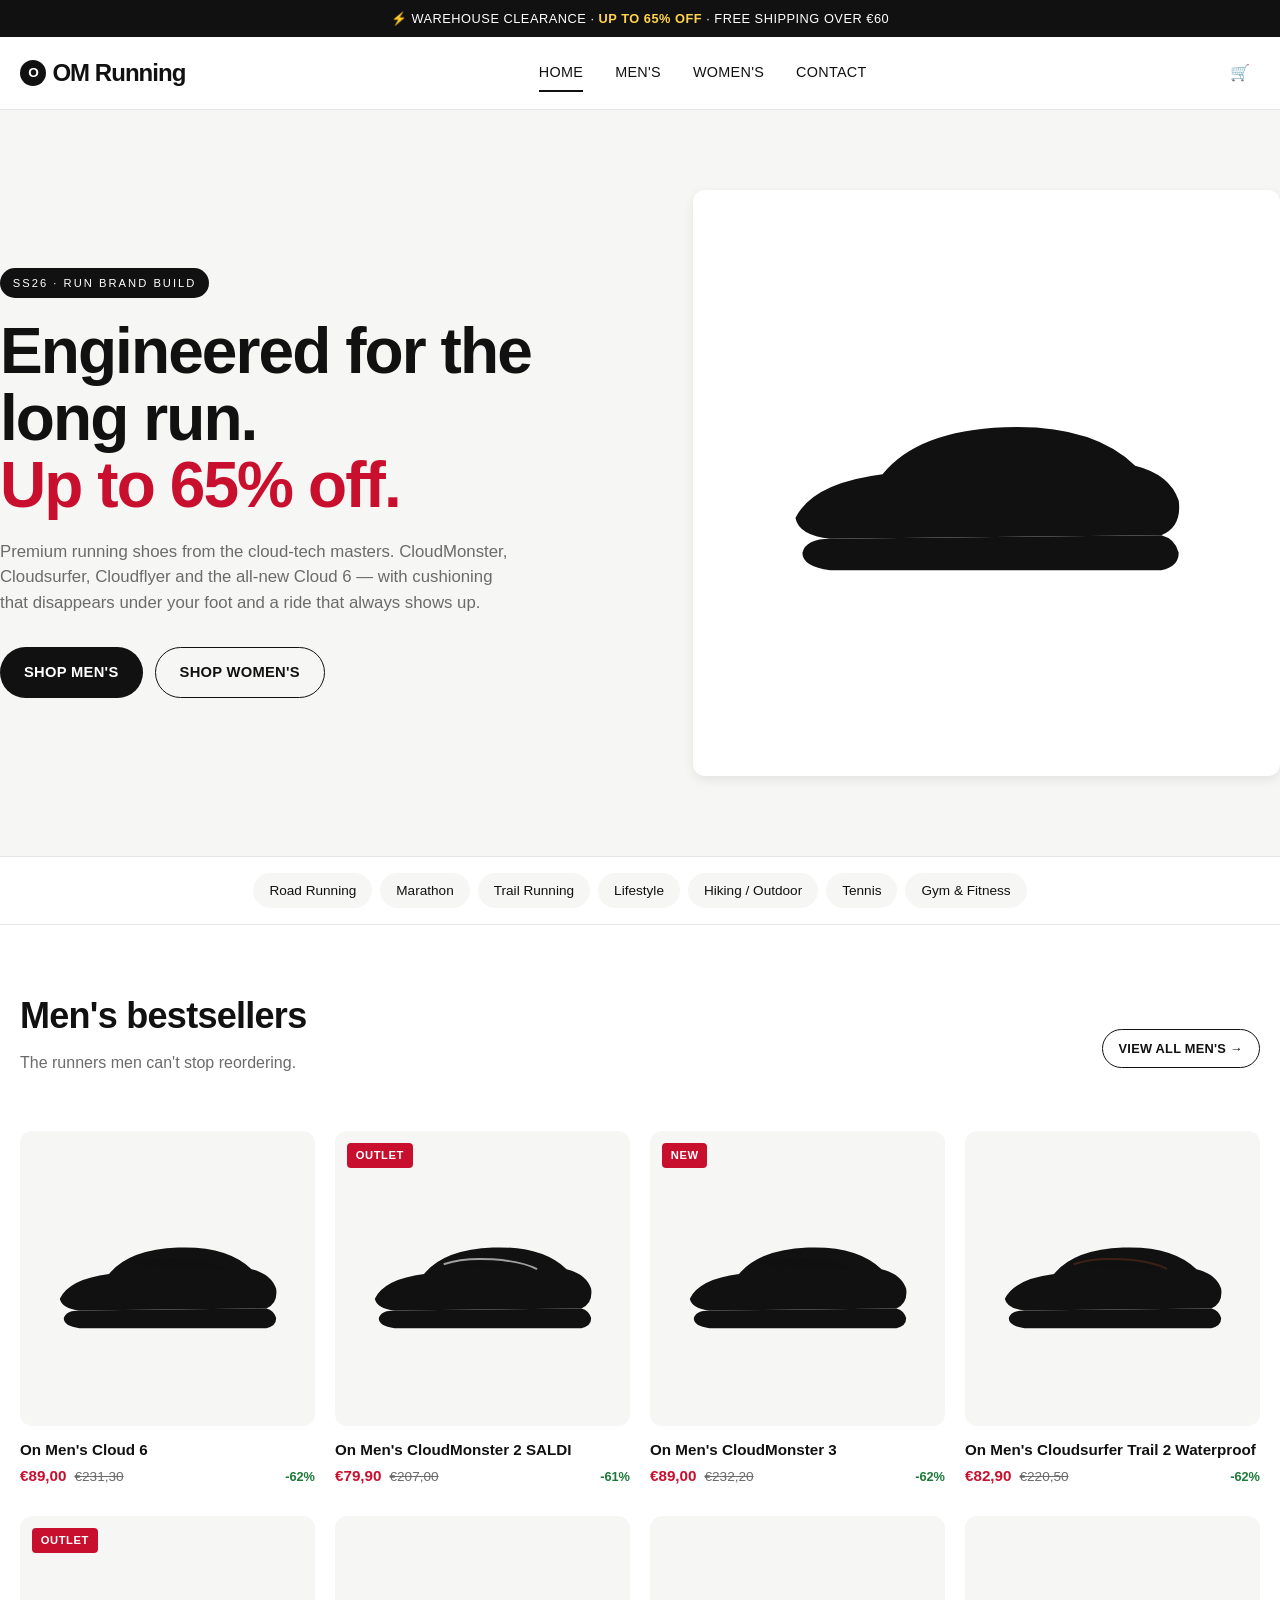
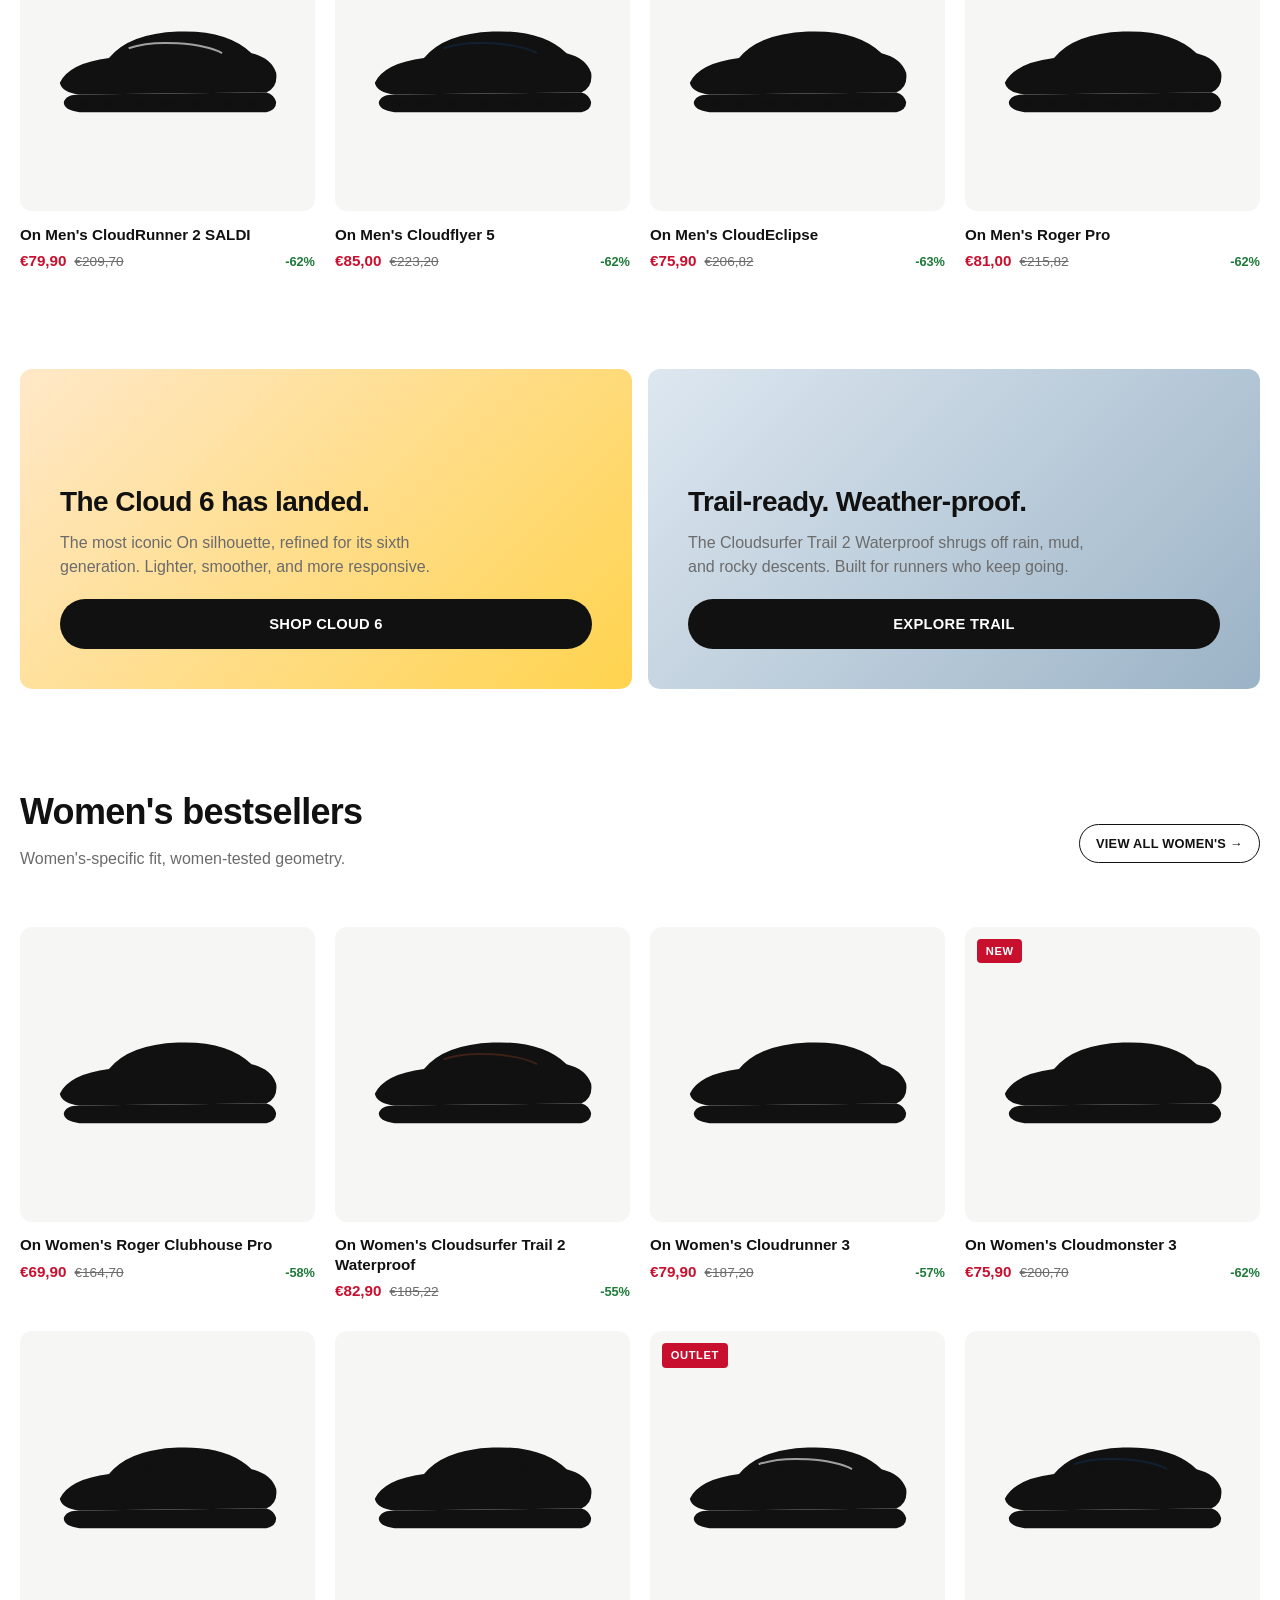
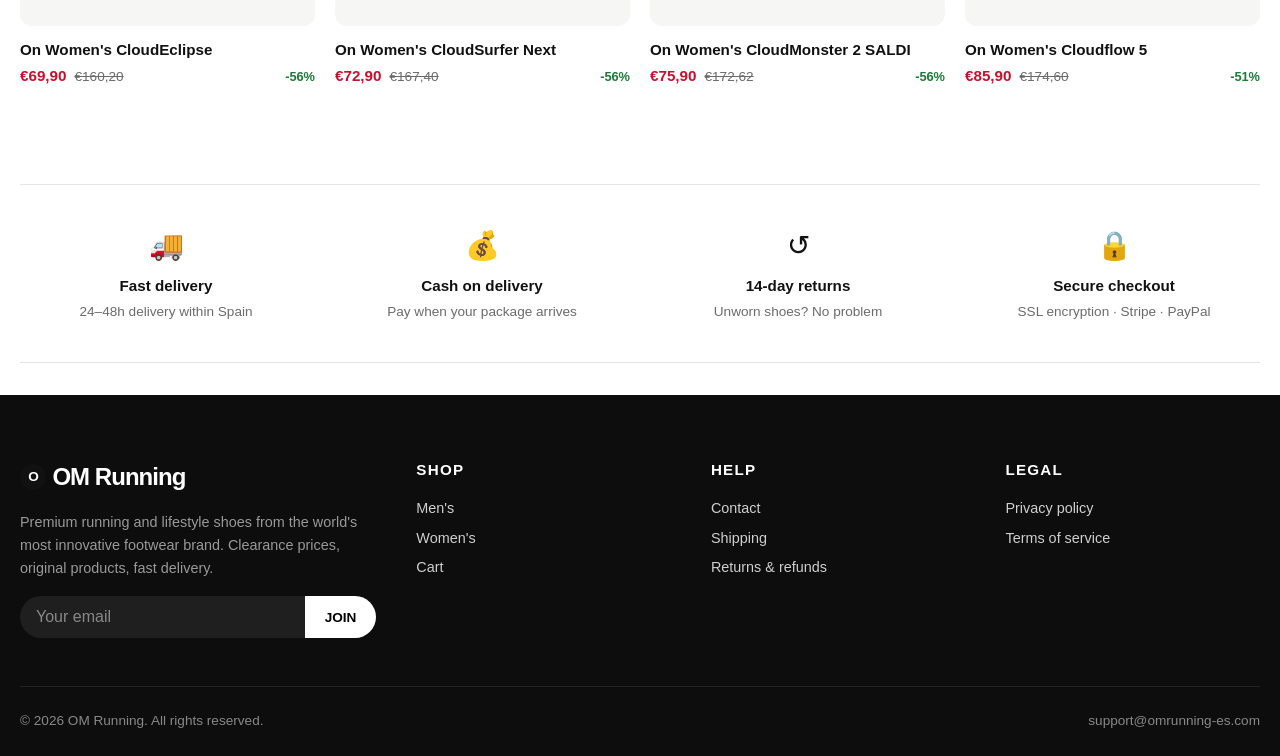
==== index.html @ 175529d8 "Initial commit - OM Running static site - 5 main pages (home, men, women, product, cart) - 5 policy " ====
<!doctype html>
<html lang="en">
  <head>
    <meta charset="utf-8" />
    <meta name="viewport" content="width=device-width, initial-scale=1" />
    <title>OM Running — Premium Running Shoes Clearance</title>
    <meta name="description" content="Discover On Running clearance — Cloud, CloudMonster, Cloudsurfer and more, up to 65% off. Free shipping over €60, 24–48h delivery, cash on delivery." />
    <link rel="stylesheet" href="assets/css/style.css" />
  </head>
  <body>
    <div class="topbar">⚡ Warehouse clearance · <strong>up to 65% off</strong> · Free shipping over €60</div>

    <header class="site-header">
      <div class="container">
        <a class="logo" href="index.html">
          <span class="logo-mark">O</span> OM Running
        </a>
        <nav class="main-nav">
          <a href="index.html">Home</a>
          <a href="men.html">Men's</a>
          <a href="women.html">Women's</a>
          <a href="pages/contact.html">Contact</a>
        </nav>
        <div class="header-actions">
          <a class="icon-btn" href="cart.html" aria-label="Cart">
            🛒
            <span class="cart-count" data-cart-count style="display:none">0</span>
          </a>
          <button class="menu-toggle" aria-label="Menu">☰</button>
        </div>
      </div>
    </header>

    <!-- Hero -->
    <section class="hero">
      <div class="container hero-inner">
        <div>
          <span class="hero-eyebrow">SS26 · Run Brand Build</span>
          <h1 class="hero-title">
            Engineered for the long run.
            <span>Up to 65% off.</span>
          </h1>
          <p class="hero-text">
            Premium running shoes from the cloud-tech masters. CloudMonster, Cloudsurfer, Cloudflyer and the all-new Cloud 6 —
            with cushioning that disappears under your foot and a ride that always shows up.
          </p>
          <div class="hero-actions">
            <a class="btn" href="men.html">Shop Men's</a>
            <a class="btn btn-outline" href="women.html">Shop Women's</a>
          </div>
        </div>
        <div class="hero-media">
          <div class="image-frame" id="hero-shoe"></div>
        </div>
      </div>
    </section>

    <!-- Activity strip -->
    <div class="activity-strip">
      <div class="container">
        <ul class="activity-list">
          <li><a href="#">Road Running</a></li>
          <li><a href="#">Marathon</a></li>
          <li><a href="#">Trail Running</a></li>
          <li><a href="#">Lifestyle</a></li>
          <li><a href="#">Hiking / Outdoor</a></li>
          <li><a href="#">Tennis</a></li>
          <li><a href="#">Gym &amp; Fitness</a></li>
        </ul>
      </div>
    </div>

    <!-- Featured Men's -->
    <section class="section">
      <div class="container">
        <div class="flex-between" style="margin-bottom:1.5rem">
          <div>
            <h2 class="section-title">Men's bestsellers</h2>
            <p class="section-subtitle">The runners men can't stop reordering.</p>
          </div>
          <a href="men.html" class="btn btn-outline btn-sm">View all Men's →</a>
        </div>
        <div class="product-grid" data-product-grid="men" data-limit="8"></div>
      </div>
    </section>

    <!-- Banner split -->
    <section class="section-sm">
      <div class="container">
        <div class="banner-split">
          <article class="banner-card" style="background:linear-gradient(135deg,#ffe8c8,#ffd34e)">
            <h3>The Cloud 6 has landed.</h3>
            <p>The most iconic On silhouette, refined for its sixth generation. Lighter, smoother, and more responsive.</p>
            <a class="btn" href="men.html">Shop Cloud 6</a>
          </article>
          <article class="banner-card" style="background:linear-gradient(135deg,#dde7f0,#9bb3c6)">
            <h3>Trail-ready. Weather-proof.</h3>
            <p>The Cloudsurfer Trail 2 Waterproof shrugs off rain, mud, and rocky descents. Built for runners who keep going.</p>
            <a class="btn" href="women.html">Explore trail</a>
          </article>
        </div>
      </div>
    </section>

    <!-- Featured Women's -->
    <section class="section">
      <div class="container">
        <div class="flex-between" style="margin-bottom:1.5rem">
          <div>
            <h2 class="section-title">Women's bestsellers</h2>
            <p class="section-subtitle">Women's-specific fit, women-tested geometry.</p>
          </div>
          <a href="women.html" class="btn btn-outline btn-sm">View all Women's →</a>
        </div>
        <div class="product-grid" data-product-grid="women" data-limit="8"></div>
      </div>
    </section>

    <!-- Features strip -->
    <section class="section-sm">
      <div class="container">
        <div class="features">
          <div class="feature">
            <div class="icon">🚚</div>
            <h4>Fast delivery</h4>
            <p>24–48h delivery within Spain</p>
          </div>
          <div class="feature">
            <div class="icon">💰</div>
            <h4>Cash on delivery</h4>
            <p>Pay when your package arrives</p>
          </div>
          <div class="feature">
            <div class="icon">↺</div>
            <h4>14-day returns</h4>
            <p>Unworn shoes? No problem</p>
          </div>
          <div class="feature">
            <div class="icon">🔒</div>
            <h4>Secure checkout</h4>
            <p>SSL encryption · Stripe · PayPal</p>
          </div>
        </div>
      </div>
    </section>

    <!-- Footer -->
    <footer class="site-footer">
      <div class="container">
        <div class="footer-grid">
          <div class="footer-brand">
            <a class="logo" href="index.html">
              <span class="logo-mark">O</span> OM Running
            </a>
            <p>Premium running and lifestyle shoes from the world's most innovative footwear brand. Clearance prices, original products, fast delivery.</p>
            <form class="newsletter" data-newsletter>
              <input type="email" required placeholder="Your email" />
              <button type="submit">Join</button>
            </form>
          </div>
          <div>
            <h4>Shop</h4>
            <ul>
              <li><a href="men.html">Men's</a></li>
              <li><a href="women.html">Women's</a></li>
              <li><a href="cart.html">Cart</a></li>
            </ul>
          </div>
          <div>
            <h4>Help</h4>
            <ul>
              <li><a href="pages/contact.html">Contact</a></li>
              <li><a href="pages/shipping.html">Shipping</a></li>
              <li><a href="pages/refund.html">Returns &amp; refunds</a></li>
            </ul>
          </div>
          <div>
            <h4>Legal</h4>
            <ul>
              <li><a href="pages/privacy.html">Privacy policy</a></li>
              <li><a href="pages/terms.html">Terms of service</a></li>
            </ul>
          </div>
        </div>
        <div class="footer-bottom">
          <span>© 2026 OM Running. All rights reserved.</span>
          <span>support@omrunning-es.com</span>
        </div>
      </div>
    </footer>

    <script src="assets/js/products.js"></script>
    <script src="assets/js/cart.js"></script>
    <script src="assets/js/main.js"></script>
    <script>
      document.getElementById("hero-shoe").innerHTML = window.shoeSVG("bright");
    </script>
  </body>
</html>
---- assets/css/style.css ----
/* =================================================================
   OM Running ES - Estructura Propia
   Reset & Variables
================================================================= */
*,
*::before,
*::after {
  box-sizing: border-box;
  margin: 0;
  padding: 0;
}

:root {
  --color-bg: #ffffff;
  --color-bg-alt: #f6f6f4;
  --color-text: #111111;
  --color-muted: #6b6b6b;
  --color-border: #e5e5e5;
  --color-accent: #111111;
  --color-sale: #c8102e;
  --color-success: #1f7a3a;
  --color-button: #111111;
  --color-button-text: #ffffff;

  --font-base: "Inter", "Helvetica Neue", Arial, sans-serif;
  --font-display: "Inter", "Helvetica Neue", Arial, sans-serif;

  --container-width: 1280px;
  --radius: 6px;
  --radius-lg: 12px;
  --shadow-sm: 0 1px 2px rgba(0, 0, 0, 0.05);
  --shadow-md: 0 4px 12px rgba(0, 0, 0, 0.08);

  --header-height: 72px;
  --topbar-height: 36px;
}

html {
  scroll-behavior: smooth;
  -webkit-text-size-adjust: 100%;
}

body {
  font-family: var(--font-base);
  color: var(--color-text);
  background: var(--color-bg);
  line-height: 1.5;
  -webkit-font-smoothing: antialiased;
}

img {
  max-width: 100%;
  height: auto;
  display: block;
}

a {
  color: inherit;
  text-decoration: none;
}

button {
  font-family: inherit;
  cursor: pointer;
  border: 0;
  background: none;
}

input,
select,
textarea {
  font-family: inherit;
  font-size: 1rem;
}

ul {
  list-style: none;
}

/* =================================================================
   Layout
================================================================= */
.container {
  width: 100%;
  max-width: var(--container-width);
  padding: 0 1.25rem;
  margin: 0 auto;
}

.section {
  padding: 4rem 0;
}

.section-sm {
  padding: 2rem 0;
}

.section-title {
  font-size: clamp(1.5rem, 3vw, 2.25rem);
  font-weight: 700;
  letter-spacing: -0.02em;
  margin-bottom: 0.5rem;
}

.section-subtitle {
  color: var(--color-muted);
  font-size: 1rem;
  margin-bottom: 2rem;
}

/* =================================================================
   Top bar
================================================================= */
.topbar {
  background: var(--color-text);
  color: #fff;
  font-size: 0.8rem;
  letter-spacing: 0.04em;
  text-align: center;
  padding: 0.55rem 1rem;
  text-transform: uppercase;
}

.topbar strong {
  color: #ffd34e;
}

/* =================================================================
   Header
================================================================= */
.site-header {
  position: sticky;
  top: 0;
  z-index: 50;
  background: rgba(255, 255, 255, 0.96);
  backdrop-filter: blur(10px);
  border-bottom: 1px solid var(--color-border);
}

.site-header .container {
  display: flex;
  align-items: center;
  justify-content: space-between;
  height: var(--header-height);
  gap: 1.5rem;
}

.logo {
  font-size: 1.5rem;
  font-weight: 800;
  letter-spacing: -0.04em;
  display: flex;
  align-items: center;
  gap: 0.4rem;
}

.logo-mark {
  display: inline-block;
  width: 26px;
  height: 26px;
  background: var(--color-text);
  color: #fff;
  border-radius: 50%;
  text-align: center;
  font-size: 0.85rem;
  line-height: 26px;
  font-weight: 700;
}

.main-nav {
  display: flex;
  gap: 2rem;
}

.main-nav a {
  font-size: 0.9rem;
  font-weight: 500;
  letter-spacing: 0.02em;
  text-transform: uppercase;
  padding: 0.5rem 0;
  position: relative;
  transition: opacity 0.15s;
}

.main-nav a:hover,
.main-nav a.is-active {
  opacity: 1;
}

.main-nav a.is-active::after {
  content: "";
  position: absolute;
  inset: auto 0 0 0;
  height: 2px;
  background: var(--color-text);
}

.header-actions {
  display: flex;
  align-items: center;
  gap: 1rem;
}

.icon-btn {
  display: inline-flex;
  align-items: center;
  justify-content: center;
  width: 40px;
  height: 40px;
  border-radius: 50%;
  transition: background 0.15s;
  position: relative;
}

.icon-btn:hover {
  background: var(--color-bg-alt);
}

.cart-count {
  position: absolute;
  top: 4px;
  right: 4px;
  background: var(--color-sale);
  color: #fff;
  font-size: 0.65rem;
  font-weight: 700;
  border-radius: 999px;
  min-width: 16px;
  height: 16px;
  display: inline-flex;
  align-items: center;
  justify-content: center;
  padding: 0 4px;
}

.menu-toggle {
  display: none;
  width: 40px;
  height: 40px;
  border-radius: 50%;
  align-items: center;
  justify-content: center;
}

@media (max-width: 860px) {
  .main-nav {
    display: none;
    position: absolute;
    inset: var(--header-height) 0 auto 0;
    background: #fff;
    flex-direction: column;
    padding: 1rem 1.25rem 2rem;
    border-bottom: 1px solid var(--color-border);
    gap: 0;
  }
  .main-nav.is-open {
    display: flex;
  }
  .main-nav a {
    padding: 1rem 0;
    border-bottom: 1px solid var(--color-border);
  }
  .menu-toggle {
    display: inline-flex;
  }
}

/* =================================================================
   Hero
================================================================= */
.hero {
  position: relative;
  background: var(--color-bg-alt);
  overflow: hidden;
}

.hero-inner {
  display: grid;
  grid-template-columns: 1.1fr 1fr;
  align-items: center;
  gap: 3rem;
  padding: 5rem 0;
}

.hero-eyebrow {
  display: inline-block;
  background: #111;
  color: #fff;
  font-size: 0.7rem;
  letter-spacing: 0.18em;
  text-transform: uppercase;
  padding: 0.4rem 0.8rem;
  border-radius: 999px;
  margin-bottom: 1.25rem;
}

.hero-title {
  font-size: clamp(2.25rem, 5vw, 4rem);
  font-weight: 800;
  letter-spacing: -0.03em;
  line-height: 1.05;
  margin-bottom: 1.25rem;
}

.hero-title span {
  display: block;
  color: var(--color-sale);
}

.hero-text {
  font-size: 1.05rem;
  color: var(--color-muted);
  max-width: 32rem;
  margin-bottom: 2rem;
}

.hero-actions {
  display: flex;
  flex-wrap: wrap;
  gap: 0.75rem;
}

.hero-media {
  position: relative;
}

.hero-media .image-frame {
  background: #fff;
  border-radius: var(--radius-lg);
  padding: 2rem;
  box-shadow: var(--shadow-md);
  aspect-ratio: 1/1;
  display: flex;
  align-items: center;
  justify-content: center;
}

.hero-media .image-frame img {
  max-height: 100%;
  object-fit: contain;
}

@media (max-width: 860px) {
  .hero-inner {
    grid-template-columns: 1fr;
    padding: 3rem 0;
  }
}

/* =================================================================
   Buttons
================================================================= */
.btn {
  display: inline-flex;
  align-items: center;
  justify-content: center;
  gap: 0.5rem;
  padding: 0.85rem 1.5rem;
  border-radius: 999px;
  font-size: 0.92rem;
  font-weight: 600;
  letter-spacing: 0.02em;
  text-transform: uppercase;
  background: var(--color-button);
  color: var(--color-button-text);
  transition: transform 0.1s, background 0.15s, opacity 0.15s;
  white-space: nowrap;
}

.btn:hover {
  transform: translateY(-1px);
  background: #000;
}

.btn-outline {
  background: transparent;
  border: 1.5px solid var(--color-text);
  color: var(--color-text);
}

.btn-outline:hover {
  background: var(--color-text);
  color: #fff;
}

.btn-block {
  width: 100%;
}

.btn-sm {
  padding: 0.55rem 1rem;
  font-size: 0.8rem;
}

/* =================================================================
   Activity strip
================================================================= */
.activity-strip {
  border-top: 1px solid var(--color-border);
  border-bottom: 1px solid var(--color-border);
  padding: 1rem 0;
}

.activity-list {
  display: flex;
  flex-wrap: wrap;
  justify-content: center;
  gap: 0.5rem;
}

.activity-list li a {
  display: inline-block;
  padding: 0.45rem 1rem;
  border-radius: 999px;
  background: var(--color-bg-alt);
  font-size: 0.85rem;
  font-weight: 500;
  transition: background 0.15s;
}

.activity-list li a:hover {
  background: #ececea;
}

/* =================================================================
   Product Grid
================================================================= */
.product-grid {
  display: grid;
  grid-template-columns: repeat(auto-fill, minmax(240px, 1fr));
  gap: 1.75rem 1.25rem;
}

.product-card {
  display: block;
  position: relative;
}

.product-card .media {
  background: var(--color-bg-alt);
  border-radius: var(--radius-lg);
  aspect-ratio: 1/1;
  overflow: hidden;
  display: flex;
  align-items: center;
  justify-content: center;
  margin-bottom: 0.85rem;
  position: relative;
  transition: transform 0.25s;
}

.product-card:hover .media {
  transform: translateY(-2px);
}

.product-card .media img {
  width: 88%;
  height: 88%;
  object-fit: contain;
  transition: transform 0.25s ease;
}

.product-card:hover .media img {
  transform: scale(1.04);
}

.product-card .badge {
  position: absolute;
  top: 0.75rem;
  left: 0.75rem;
  background: var(--color-sale);
  color: #fff;
  font-size: 0.7rem;
  font-weight: 700;
  padding: 0.25rem 0.55rem;
  border-radius: 4px;
  letter-spacing: 0.05em;
  text-transform: uppercase;
}

.product-card h3 {
  font-size: 0.95rem;
  font-weight: 600;
  margin-bottom: 0.35rem;
  line-height: 1.3;
}

.product-card .price {
  display: flex;
  gap: 0.5rem;
  align-items: baseline;
  font-size: 0.95rem;
}

.product-card .price-current {
  font-weight: 700;
  color: var(--color-sale);
}

.product-card .price-original {
  text-decoration: line-through;
  color: var(--color-muted);
  font-size: 0.85rem;
}

.product-card .discount {
  margin-left: auto;
  font-size: 0.8rem;
  color: var(--color-success);
  font-weight: 600;
}

/* =================================================================
   Marketing banners
================================================================= */
.banner-split {
  display: grid;
  grid-template-columns: 1fr 1fr;
  gap: 1rem;
}

.banner-card {
  background: var(--color-bg-alt);
  border-radius: var(--radius-lg);
  overflow: hidden;
  padding: 2.5rem;
  display: flex;
  flex-direction: column;
  justify-content: flex-end;
  min-height: 320px;
  position: relative;
}

.banner-card h3 {
  font-size: 1.75rem;
  font-weight: 700;
  letter-spacing: -0.02em;
  margin-bottom: 0.5rem;
}

.banner-card p {
  color: var(--color-muted);
  margin-bottom: 1.25rem;
  max-width: 26rem;
}

@media (max-width: 720px) {
  .banner-split {
    grid-template-columns: 1fr;
  }
}

/* =================================================================
   Feature highlights
================================================================= */
.features {
  display: grid;
  grid-template-columns: repeat(auto-fit, minmax(220px, 1fr));
  gap: 1.5rem;
  padding: 2.5rem 0;
  border-top: 1px solid var(--color-border);
  border-bottom: 1px solid var(--color-border);
}

.feature {
  text-align: center;
}

.feature .icon {
  font-size: 1.75rem;
  margin-bottom: 0.5rem;
}

.feature h4 {
  font-size: 0.95rem;
  font-weight: 700;
  margin-bottom: 0.25rem;
}

.feature p {
  font-size: 0.85rem;
  color: var(--color-muted);
}

/* =================================================================
   Product detail
================================================================= */
.product-detail {
  display: grid;
  grid-template-columns: 1.1fr 1fr;
  gap: 3rem;
  padding: 3rem 0;
}

.product-gallery {
  background: var(--color-bg-alt);
  border-radius: var(--radius-lg);
  padding: 2.5rem;
  aspect-ratio: 1/1;
  display: flex;
  align-items: center;
  justify-content: center;
}

.product-gallery img {
  max-height: 100%;
  object-fit: contain;
}

.product-info h1 {
  font-size: clamp(1.5rem, 3vw, 2.5rem);
  font-weight: 800;
  letter-spacing: -0.02em;
  margin-bottom: 0.75rem;
}

.product-info .price-block {
  display: flex;
  gap: 0.75rem;
  align-items: baseline;
  margin-bottom: 1.5rem;
}

.product-info .price-current {
  font-size: 1.75rem;
  font-weight: 800;
  color: var(--color-sale);
}

.product-info .price-original {
  font-size: 1.1rem;
  color: var(--color-muted);
  text-decoration: line-through;
}

.product-info .discount-tag {
  background: var(--color-success);
  color: #fff;
  font-size: 0.8rem;
  font-weight: 700;
  padding: 0.25rem 0.6rem;
  border-radius: 4px;
}

.product-info .description {
  color: var(--color-muted);
  margin-bottom: 1.5rem;
  line-height: 1.7;
}

.size-grid {
  display: grid;
  grid-template-columns: repeat(auto-fill, minmax(60px, 1fr));
  gap: 0.5rem;
  margin: 1rem 0 1.5rem;
}

.size-grid label {
  display: block;
  text-align: center;
  border: 1.5px solid var(--color-border);
  border-radius: var(--radius);
  padding: 0.6rem 0.25rem;
  font-size: 0.9rem;
  font-weight: 600;
  cursor: pointer;
  transition: border-color 0.15s;
}

.size-grid input {
  display: none;
}

.size-grid input:checked + span,
.size-grid label:hover {
  border-color: var(--color-text);
}

.size-grid label span {
  display: block;
  border: 1.5px solid transparent;
  border-radius: var(--radius);
  padding: 0.6rem 0.25rem;
  margin: -0.6rem -0.25rem;
}

.size-grid input:checked + span {
  background: var(--color-text);
  color: #fff;
  border-color: var(--color-text);
}

.product-meta {
  margin-top: 2rem;
  padding-top: 1.5rem;
  border-top: 1px solid var(--color-border);
  display: grid;
  gap: 0.5rem;
  color: var(--color-muted);
  font-size: 0.9rem;
}

@media (max-width: 860px) {
  .product-detail {
    grid-template-columns: 1fr;
  }
}

/* =================================================================
   Cart
================================================================= */
.cart-layout {
  display: grid;
  grid-template-columns: 1.7fr 1fr;
  gap: 3rem;
  padding: 3rem 0;
}

.cart-items {
  display: flex;
  flex-direction: column;
  gap: 1rem;
}

.cart-row {
  display: grid;
  grid-template-columns: 96px 1fr auto;
  gap: 1rem;
  align-items: center;
  padding: 1rem;
  border: 1px solid var(--color-border);
  border-radius: var(--radius-lg);
}

.cart-row .thumb {
  background: var(--color-bg-alt);
  border-radius: var(--radius);
  aspect-ratio: 1/1;
  display: flex;
  align-items: center;
  justify-content: center;
  padding: 0.5rem;
}

.cart-row .thumb img {
  max-height: 100%;
  object-fit: contain;
}

.cart-row h4 {
  font-size: 0.95rem;
  font-weight: 600;
  margin-bottom: 0.2rem;
}

.cart-row .meta {
  font-size: 0.85rem;
  color: var(--color-muted);
}

.qty-control {
  display: inline-flex;
  align-items: center;
  border: 1px solid var(--color-border);
  border-radius: 999px;
  margin-top: 0.4rem;
}

.qty-control button {
  width: 30px;
  height: 30px;
  font-size: 1rem;
  font-weight: 600;
}

.qty-control span {
  width: 28px;
  text-align: center;
  font-weight: 600;
}

.cart-row .actions {
  text-align: right;
}

.cart-row .actions .price {
  font-weight: 700;
}

.cart-row .actions .remove {
  display: block;
  margin-top: 0.4rem;
  font-size: 0.8rem;
  color: var(--color-muted);
  text-decoration: underline;
}

.cart-summary {
  background: var(--color-bg-alt);
  border-radius: var(--radius-lg);
  padding: 1.75rem;
  align-self: start;
  position: sticky;
  top: calc(var(--header-height) + 1rem);
}

.cart-summary h3 {
  font-size: 1.25rem;
  margin-bottom: 1rem;
}

.summary-row {
  display: flex;
  justify-content: space-between;
  padding: 0.5rem 0;
  font-size: 0.95rem;
}

.summary-row.total {
  border-top: 1px solid var(--color-border);
  margin-top: 0.5rem;
  padding-top: 1rem;
  font-size: 1.15rem;
  font-weight: 700;
}

.cart-empty {
  text-align: center;
  padding: 4rem 1rem;
  color: var(--color-muted);
}

@media (max-width: 860px) {
  .cart-layout {
    grid-template-columns: 1fr;
  }
}

/* =================================================================
   Policy pages
================================================================= */
.page-content {
  max-width: 800px;
  margin: 0 auto;
  padding: 3rem 1.25rem 5rem;
}

.page-content h1 {
  font-size: clamp(1.75rem, 3vw, 2.5rem);
  font-weight: 800;
  letter-spacing: -0.02em;
  margin-bottom: 1.5rem;
}

.page-content h2 {
  font-size: 1.25rem;
  margin: 2rem 0 0.75rem;
  font-weight: 700;
}

.page-content p,
.page-content li {
  color: #333;
  line-height: 1.75;
  margin-bottom: 0.85rem;
}

.page-content ul {
  list-style: disc;
  padding-left: 1.5rem;
  margin-bottom: 1rem;
}

.page-content strong {
  color: var(--color-text);
}

.page-content a {
  color: var(--color-sale);
  text-decoration: underline;
}

/* =================================================================
   Contact form
================================================================= */
.contact-grid {
  display: grid;
  grid-template-columns: 1fr 1fr;
  gap: 3rem;
  align-items: start;
}

.contact-form {
  display: flex;
  flex-direction: column;
  gap: 1rem;
}

.contact-form label {
  font-size: 0.85rem;
  font-weight: 600;
}

.contact-form input,
.contact-form textarea,
.contact-form select {
  width: 100%;
  padding: 0.85rem 1rem;
  border: 1.5px solid var(--color-border);
  border-radius: var(--radius);
  background: #fff;
}

.contact-form input:focus,
.contact-form textarea:focus,
.contact-form select:focus {
  outline: none;
  border-color: var(--color-text);
}

@media (max-width: 720px) {
  .contact-grid {
    grid-template-columns: 1fr;
  }
}

/* =================================================================
   Footer
================================================================= */
.site-footer {
  background: #0d0d0d;
  color: #cfcfcf;
  padding: 4rem 0 1.5rem;
  font-size: 0.9rem;
}

.footer-grid {
  display: grid;
  grid-template-columns: 1.4fr repeat(3, 1fr);
  gap: 2.5rem;
  margin-bottom: 3rem;
}

.footer-grid h4 {
  color: #fff;
  font-size: 0.95rem;
  font-weight: 700;
  text-transform: uppercase;
  letter-spacing: 0.08em;
  margin-bottom: 1rem;
}

.footer-grid ul li {
  margin-bottom: 0.5rem;
}

.footer-grid a:hover {
  color: #fff;
}

.footer-brand .logo {
  color: #fff;
}

.footer-brand p {
  color: #999;
  margin-top: 1rem;
  max-width: 22rem;
  line-height: 1.6;
}

.newsletter {
  display: flex;
  margin-top: 1rem;
  border-radius: 999px;
  overflow: hidden;
  background: #1f1f1f;
}

.newsletter input {
  flex: 1;
  padding: 0.75rem 1rem;
  background: transparent;
  border: 0;
  color: #fff;
}

.newsletter input::placeholder {
  color: #888;
}

.newsletter button {
  padding: 0 1.25rem;
  background: #fff;
  color: #000;
  font-weight: 600;
  font-size: 0.85rem;
  text-transform: uppercase;
}

.footer-bottom {
  border-top: 1px solid #222;
  padding-top: 1.5rem;
  display: flex;
  justify-content: space-between;
  flex-wrap: wrap;
  gap: 1rem;
  color: #888;
  font-size: 0.85rem;
}

@media (max-width: 720px) {
  .footer-grid {
    grid-template-columns: 1fr 1fr;
  }
}

/* =================================================================
   Utility
================================================================= */
.text-center {
  text-align: center;
}

.flex-between {
  display: flex;
  align-items: center;
  justify-content: space-between;
  flex-wrap: wrap;
  gap: 1rem;
}

.breadcrumb {
  font-size: 0.85rem;
  color: var(--color-muted);
  padding: 1.5rem 0 0.5rem;
}

.breadcrumb a:hover {
  color: var(--color-text);
}

.placeholder-shoe {
  width: 100%;
  height: 100%;
  display: flex;
  align-items: center;
  justify-content: center;
  background: linear-gradient(135deg, #f6f6f4, #e9e9e6);
  color: var(--color-muted);
  font-size: 0.85rem;
  text-transform: uppercase;
  letter-spacing: 0.05em;
  border-radius: var(--radius);
}

/* SVG shoe illustration */
.shoe-svg {
  width: 80%;
  height: 80%;
}

.shoe-svg path,
.shoe-svg ellipse,
.shoe-svg circle {
  fill: currentColor;
}

.flash-msg {
  position: fixed;
  bottom: 1.5rem;
  left: 50%;
  transform: translateX(-50%);
  background: var(--color-text);
  color: #fff;
  padding: 0.85rem 1.5rem;
  border-radius: 999px;
  box-shadow: var(--shadow-md);
  z-index: 100;
  opacity: 0;
  transition: opacity 0.2s, transform 0.2s;
  pointer-events: none;
}

.flash-msg.is-visible {
  opacity: 1;
  transform: translateX(-50%) translateY(-4px);
}
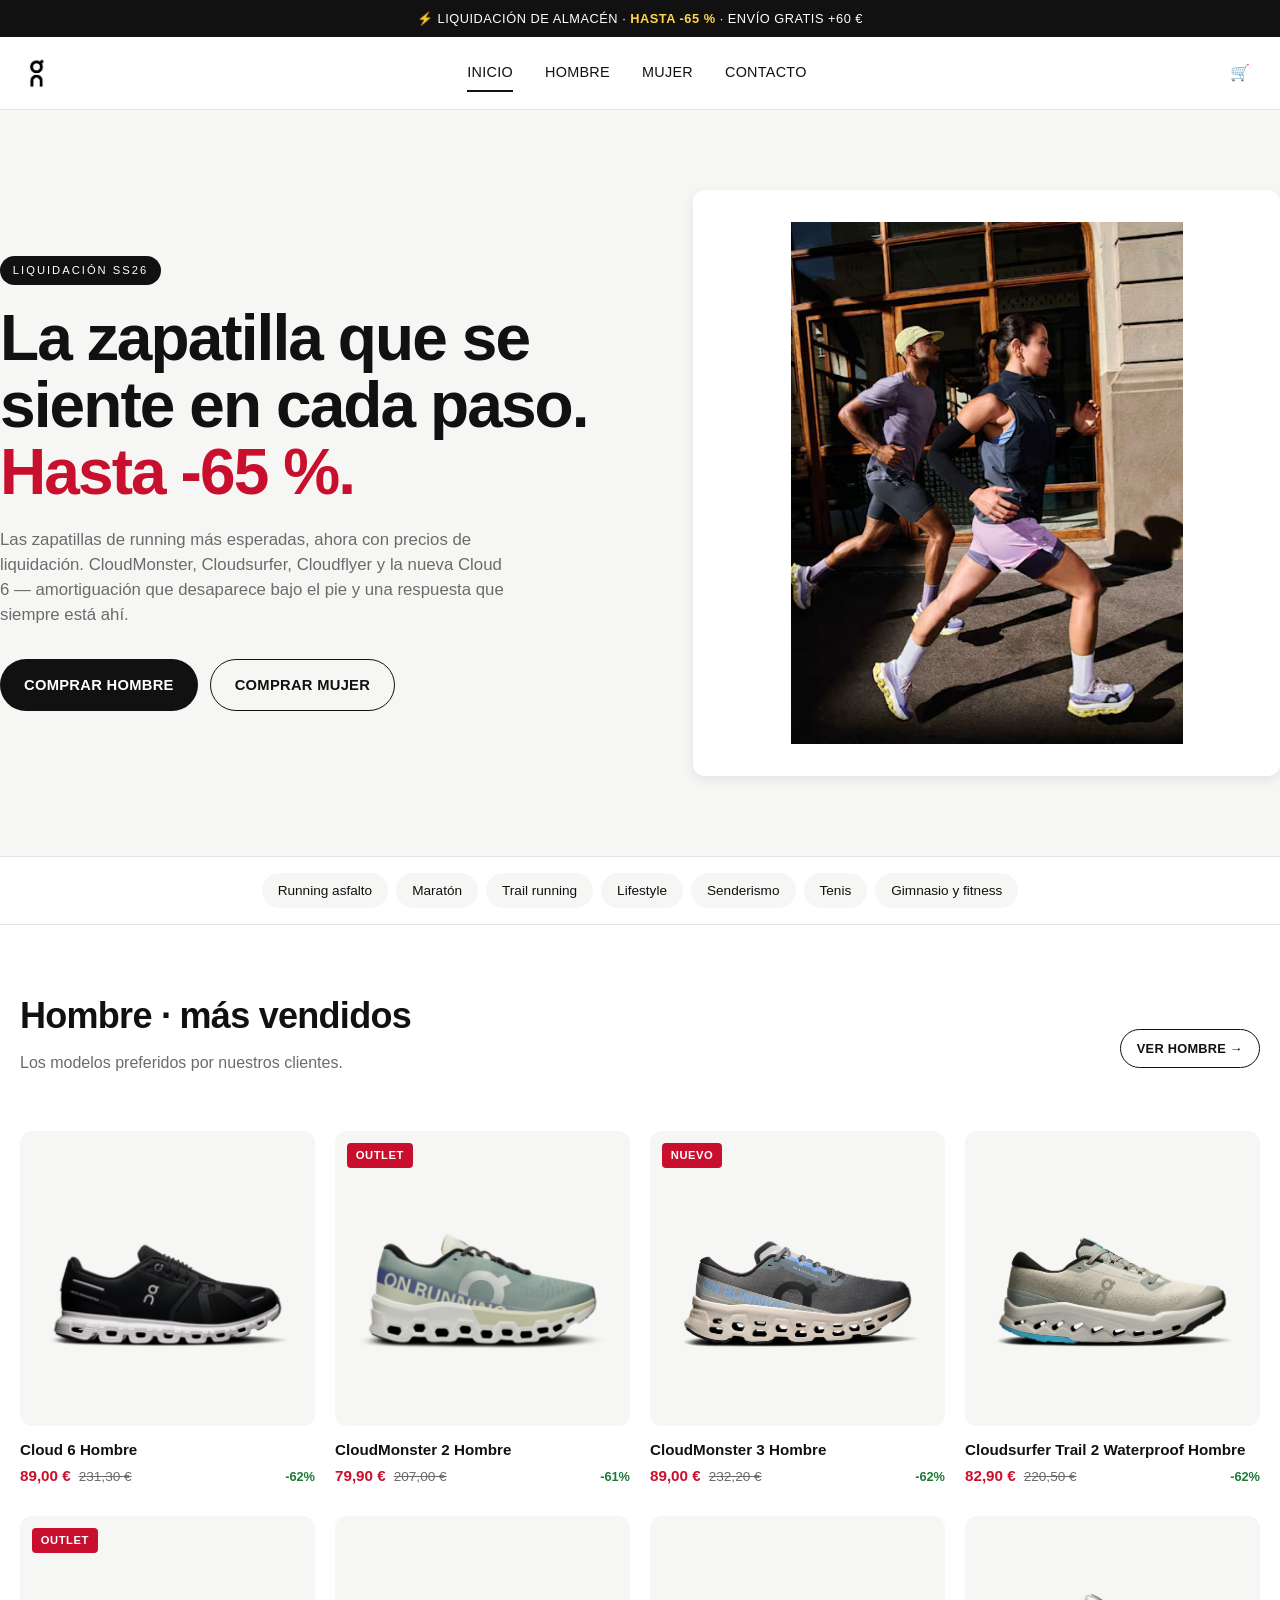
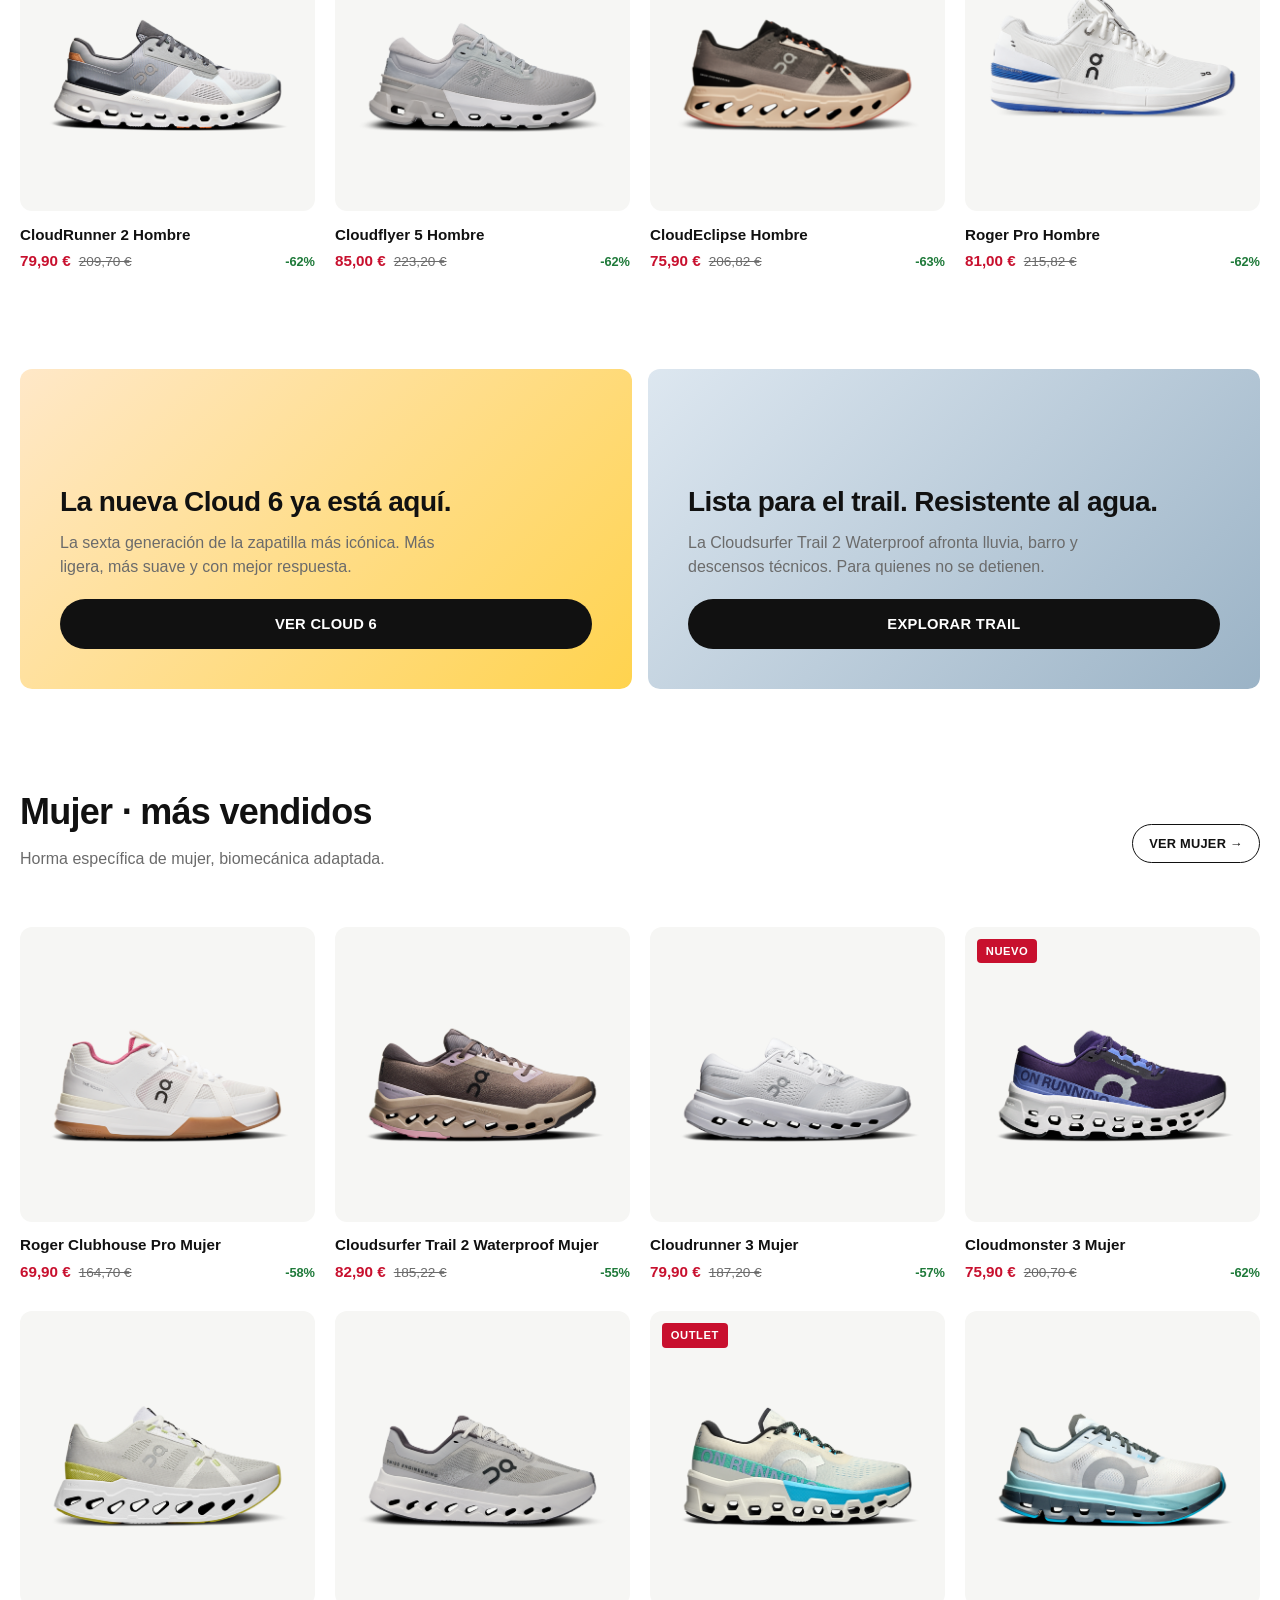
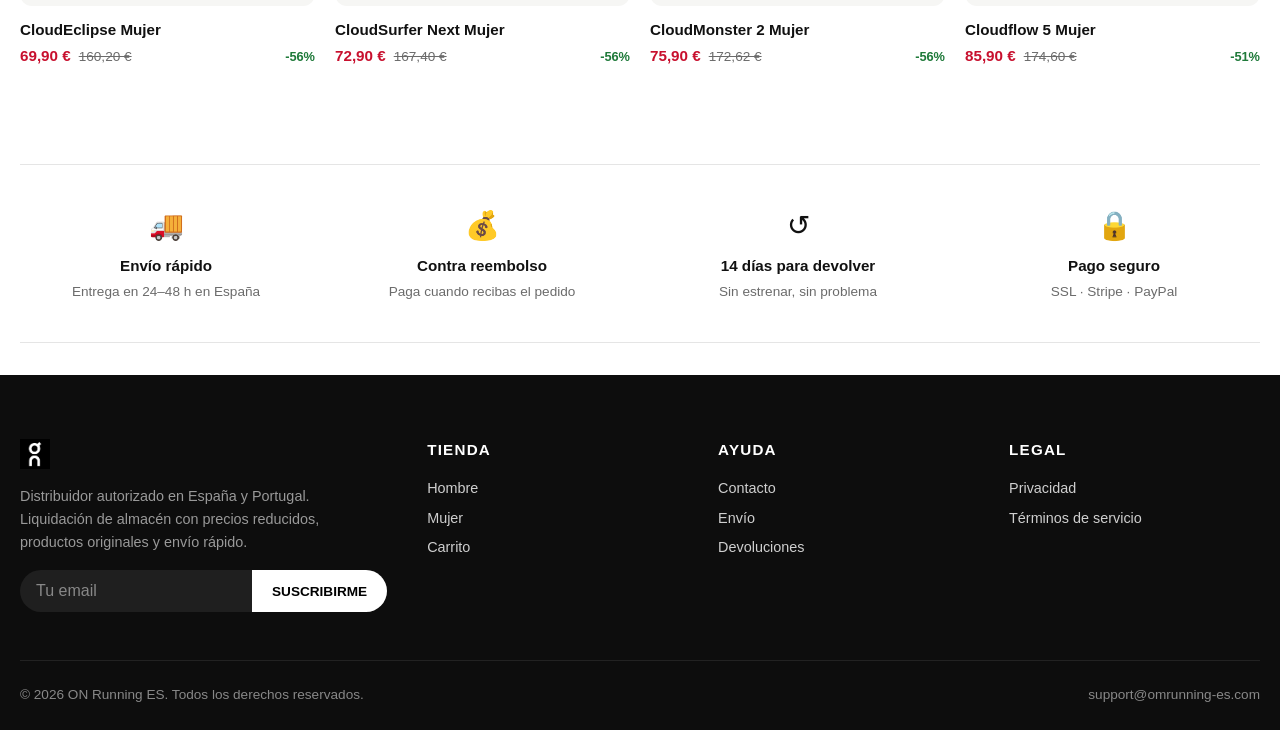
==== commit 933318b3: "Site real: imágenes, logo, copy en español - 30 imágenes (logo, hero, 28 productos) - Texto del siti" ====
--- a/index.html
+++ b/index.html
@@ -1,32 +1,33 @@
 <!doctype html>
-<html lang="en">
+<html lang="es">
   <head>
     <meta charset="utf-8" />
     <meta name="viewport" content="width=device-width, initial-scale=1" />
-    <title>OM Running — Premium Running Shoes Clearance</title>
-    <meta name="description" content="Discover On Running clearance — Cloud, CloudMonster, Cloudsurfer and more, up to 65% off. Free shipping over €60, 24–48h delivery, cash on delivery." />
+    <title>ON Running ES — Zapatillas de running con descuento</title>
+    <meta name="description" content="Liquidación de almacén con descuentos de hasta el 65 %. Envío gratis a partir de 60 €. Pago contra reembolso. Entrega en 24–48 h." />
+    <link rel="icon" href="assets/images/logo.png" />
     <link rel="stylesheet" href="assets/css/style.css" />
   </head>
   <body>
-    <div class="topbar">⚡ Warehouse clearance · <strong>up to 65% off</strong> · Free shipping over €60</div>
+    <div class="topbar">⚡ Liquidación de almacén · <strong>hasta -65 %</strong> · Envío gratis +60 €</div>
 
     <header class="site-header">
       <div class="container">
         <a class="logo" href="index.html">
-          <span class="logo-mark">O</span> OM Running
+          <img src="assets/images/logo.png" alt="ON Running ES" style="height:34px" />
         </a>
         <nav class="main-nav">
-          <a href="index.html">Home</a>
-          <a href="men.html">Men's</a>
-          <a href="women.html">Women's</a>
-          <a href="pages/contact.html">Contact</a>
+          <a href="index.html">Inicio</a>
+          <a href="men.html">Hombre</a>
+          <a href="women.html">Mujer</a>
+          <a href="pages/contact.html">Contacto</a>
         </nav>
         <div class="header-actions">
-          <a class="icon-btn" href="cart.html" aria-label="Cart">
+          <a class="icon-btn" href="cart.html" aria-label="Carrito">
             🛒
             <span class="cart-count" data-cart-count style="display:none">0</span>
           </a>
-          <button class="menu-toggle" aria-label="Menu">☰</button>
+          <button class="menu-toggle" aria-label="Menú">☰</button>
         </div>
       </div>
     </header>
@@ -35,22 +36,25 @@
     <section class="hero">
       <div class="container hero-inner">
         <div>
-          <span class="hero-eyebrow">SS26 · Run Brand Build</span>
+          <span class="hero-eyebrow">Liquidación SS26</span>
           <h1 class="hero-title">
-            Engineered for the long run.
-            <span>Up to 65% off.</span>
+            La zapatilla que se siente en cada paso.
+            <span>Hasta -65 %.</span>
           </h1>
           <p class="hero-text">
-            Premium running shoes from the cloud-tech masters. CloudMonster, Cloudsurfer, Cloudflyer and the all-new Cloud 6 —
-            with cushioning that disappears under your foot and a ride that always shows up.
+            Las zapatillas de running más esperadas, ahora con precios de liquidación.
+            CloudMonster, Cloudsurfer, Cloudflyer y la nueva Cloud 6 — amortiguación que desaparece bajo el pie
+            y una respuesta que siempre está ahí.
           </p>
           <div class="hero-actions">
-            <a class="btn" href="men.html">Shop Men's</a>
-            <a class="btn btn-outline" href="women.html">Shop Women's</a>
+            <a class="btn" href="men.html">Comprar Hombre</a>
+            <a class="btn btn-outline" href="women.html">Comprar Mujer</a>
           </div>
         </div>
         <div class="hero-media">
-          <div class="image-frame" id="hero-shoe"></div>
+          <div class="image-frame">
+            <img src="assets/images/hero.avif" alt="CloudMonster 3 Hyper" />
+          </div>
         </div>
       </div>
     </section>
@@ -59,13 +63,13 @@
     <div class="activity-strip">
       <div class="container">
         <ul class="activity-list">
-          <li><a href="#">Road Running</a></li>
-          <li><a href="#">Marathon</a></li>
-          <li><a href="#">Trail Running</a></li>
+          <li><a href="#">Running asfalto</a></li>
+          <li><a href="#">Maratón</a></li>
+          <li><a href="#">Trail running</a></li>
           <li><a href="#">Lifestyle</a></li>
-          <li><a href="#">Hiking / Outdoor</a></li>
-          <li><a href="#">Tennis</a></li>
-          <li><a href="#">Gym &amp; Fitness</a></li>
+          <li><a href="#">Senderismo</a></li>
+          <li><a href="#">Tenis</a></li>
+          <li><a href="#">Gimnasio y fitness</a></li>
         </ul>
       </div>
     </div>
@@ -75,10 +79,10 @@
       <div class="container">
         <div class="flex-between" style="margin-bottom:1.5rem">
           <div>
-            <h2 class="section-title">Men's bestsellers</h2>
-            <p class="section-subtitle">The runners men can't stop reordering.</p>
-          </div>
-          <a href="men.html" class="btn btn-outline btn-sm">View all Men's →</a>
+            <h2 class="section-title">Hombre · más vendidos</h2>
+            <p class="section-subtitle">Los modelos preferidos por nuestros clientes.</p>
+          </div>
+          <a href="men.html" class="btn btn-outline btn-sm">Ver Hombre →</a>
         </div>
         <div class="product-grid" data-product-grid="men" data-limit="8"></div>
       </div>
@@ -89,14 +93,14 @@
       <div class="container">
         <div class="banner-split">
           <article class="banner-card" style="background:linear-gradient(135deg,#ffe8c8,#ffd34e)">
-            <h3>The Cloud 6 has landed.</h3>
-            <p>The most iconic On silhouette, refined for its sixth generation. Lighter, smoother, and more responsive.</p>
-            <a class="btn" href="men.html">Shop Cloud 6</a>
+            <h3>La nueva Cloud 6 ya está aquí.</h3>
+            <p>La sexta generación de la zapatilla más icónica. Más ligera, más suave y con mejor respuesta.</p>
+            <a class="btn" href="men.html">Ver Cloud 6</a>
           </article>
           <article class="banner-card" style="background:linear-gradient(135deg,#dde7f0,#9bb3c6)">
-            <h3>Trail-ready. Weather-proof.</h3>
-            <p>The Cloudsurfer Trail 2 Waterproof shrugs off rain, mud, and rocky descents. Built for runners who keep going.</p>
-            <a class="btn" href="women.html">Explore trail</a>
+            <h3>Lista para el trail. Resistente al agua.</h3>
+            <p>La Cloudsurfer Trail 2 Waterproof afronta lluvia, barro y descensos técnicos. Para quienes no se detienen.</p>
+            <a class="btn" href="women.html">Explorar trail</a>
           </article>
         </div>
       </div>
@@ -107,10 +111,10 @@
       <div class="container">
         <div class="flex-between" style="margin-bottom:1.5rem">
           <div>
-            <h2 class="section-title">Women's bestsellers</h2>
-            <p class="section-subtitle">Women's-specific fit, women-tested geometry.</p>
-          </div>
-          <a href="women.html" class="btn btn-outline btn-sm">View all Women's →</a>
+            <h2 class="section-title">Mujer · más vendidos</h2>
+            <p class="section-subtitle">Horma específica de mujer, biomecánica adaptada.</p>
+          </div>
+          <a href="women.html" class="btn btn-outline btn-sm">Ver Mujer →</a>
         </div>
         <div class="product-grid" data-product-grid="women" data-limit="8"></div>
       </div>
@@ -122,23 +126,23 @@
         <div class="features">
           <div class="feature">
             <div class="icon">🚚</div>
-            <h4>Fast delivery</h4>
-            <p>24–48h delivery within Spain</p>
+            <h4>Envío rápido</h4>
+            <p>Entrega en 24–48 h en España</p>
           </div>
           <div class="feature">
             <div class="icon">💰</div>
-            <h4>Cash on delivery</h4>
-            <p>Pay when your package arrives</p>
+            <h4>Contra reembolso</h4>
+            <p>Paga cuando recibas el pedido</p>
           </div>
           <div class="feature">
             <div class="icon">↺</div>
-            <h4>14-day returns</h4>
-            <p>Unworn shoes? No problem</p>
+            <h4>14 días para devolver</h4>
+            <p>Sin estrenar, sin problema</p>
           </div>
           <div class="feature">
             <div class="icon">🔒</div>
-            <h4>Secure checkout</h4>
-            <p>SSL encryption · Stripe · PayPal</p>
+            <h4>Pago seguro</h4>
+            <p>SSL · Stripe · PayPal</p>
           </div>
         </div>
       </div>
@@ -150,40 +154,40 @@
         <div class="footer-grid">
           <div class="footer-brand">
             <a class="logo" href="index.html">
-              <span class="logo-mark">O</span> OM Running
+              <img src="assets/images/logo.png" alt="ON Running ES" style="height:30px;filter:invert(1)" />
             </a>
-            <p>Premium running and lifestyle shoes from the world's most innovative footwear brand. Clearance prices, original products, fast delivery.</p>
+            <p>Distribuidor autorizado en España y Portugal. Liquidación de almacén con precios reducidos, productos originales y envío rápido.</p>
             <form class="newsletter" data-newsletter>
-              <input type="email" required placeholder="Your email" />
-              <button type="submit">Join</button>
+              <input type="email" required placeholder="Tu email" />
+              <button type="submit">Suscribirme</button>
             </form>
           </div>
           <div>
-            <h4>Shop</h4>
+            <h4>Tienda</h4>
             <ul>
-              <li><a href="men.html">Men's</a></li>
-              <li><a href="women.html">Women's</a></li>
-              <li><a href="cart.html">Cart</a></li>
+              <li><a href="men.html">Hombre</a></li>
+              <li><a href="women.html">Mujer</a></li>
+              <li><a href="cart.html">Carrito</a></li>
             </ul>
           </div>
           <div>
-            <h4>Help</h4>
+            <h4>Ayuda</h4>
             <ul>
-              <li><a href="pages/contact.html">Contact</a></li>
-              <li><a href="pages/shipping.html">Shipping</a></li>
-              <li><a href="pages/refund.html">Returns &amp; refunds</a></li>
+              <li><a href="pages/contact.html">Contacto</a></li>
+              <li><a href="pages/shipping.html">Envío</a></li>
+              <li><a href="pages/refund.html">Devoluciones</a></li>
             </ul>
           </div>
           <div>
             <h4>Legal</h4>
             <ul>
-              <li><a href="pages/privacy.html">Privacy policy</a></li>
-              <li><a href="pages/terms.html">Terms of service</a></li>
+              <li><a href="pages/privacy.html">Privacidad</a></li>
+              <li><a href="pages/terms.html">Términos de servicio</a></li>
             </ul>
           </div>
         </div>
         <div class="footer-bottom">
-          <span>© 2026 OM Running. All rights reserved.</span>
+          <span>© 2026 ON Running ES. Todos los derechos reservados.</span>
           <span>support@omrunning-es.com</span>
         </div>
       </div>
@@ -192,8 +196,5 @@
     <script src="assets/js/products.js"></script>
     <script src="assets/js/cart.js"></script>
     <script src="assets/js/main.js"></script>
-    <script>
-      document.getElementById("hero-shoe").innerHTML = window.shoeSVG("bright");
-    </script>
   </body>
 </html>
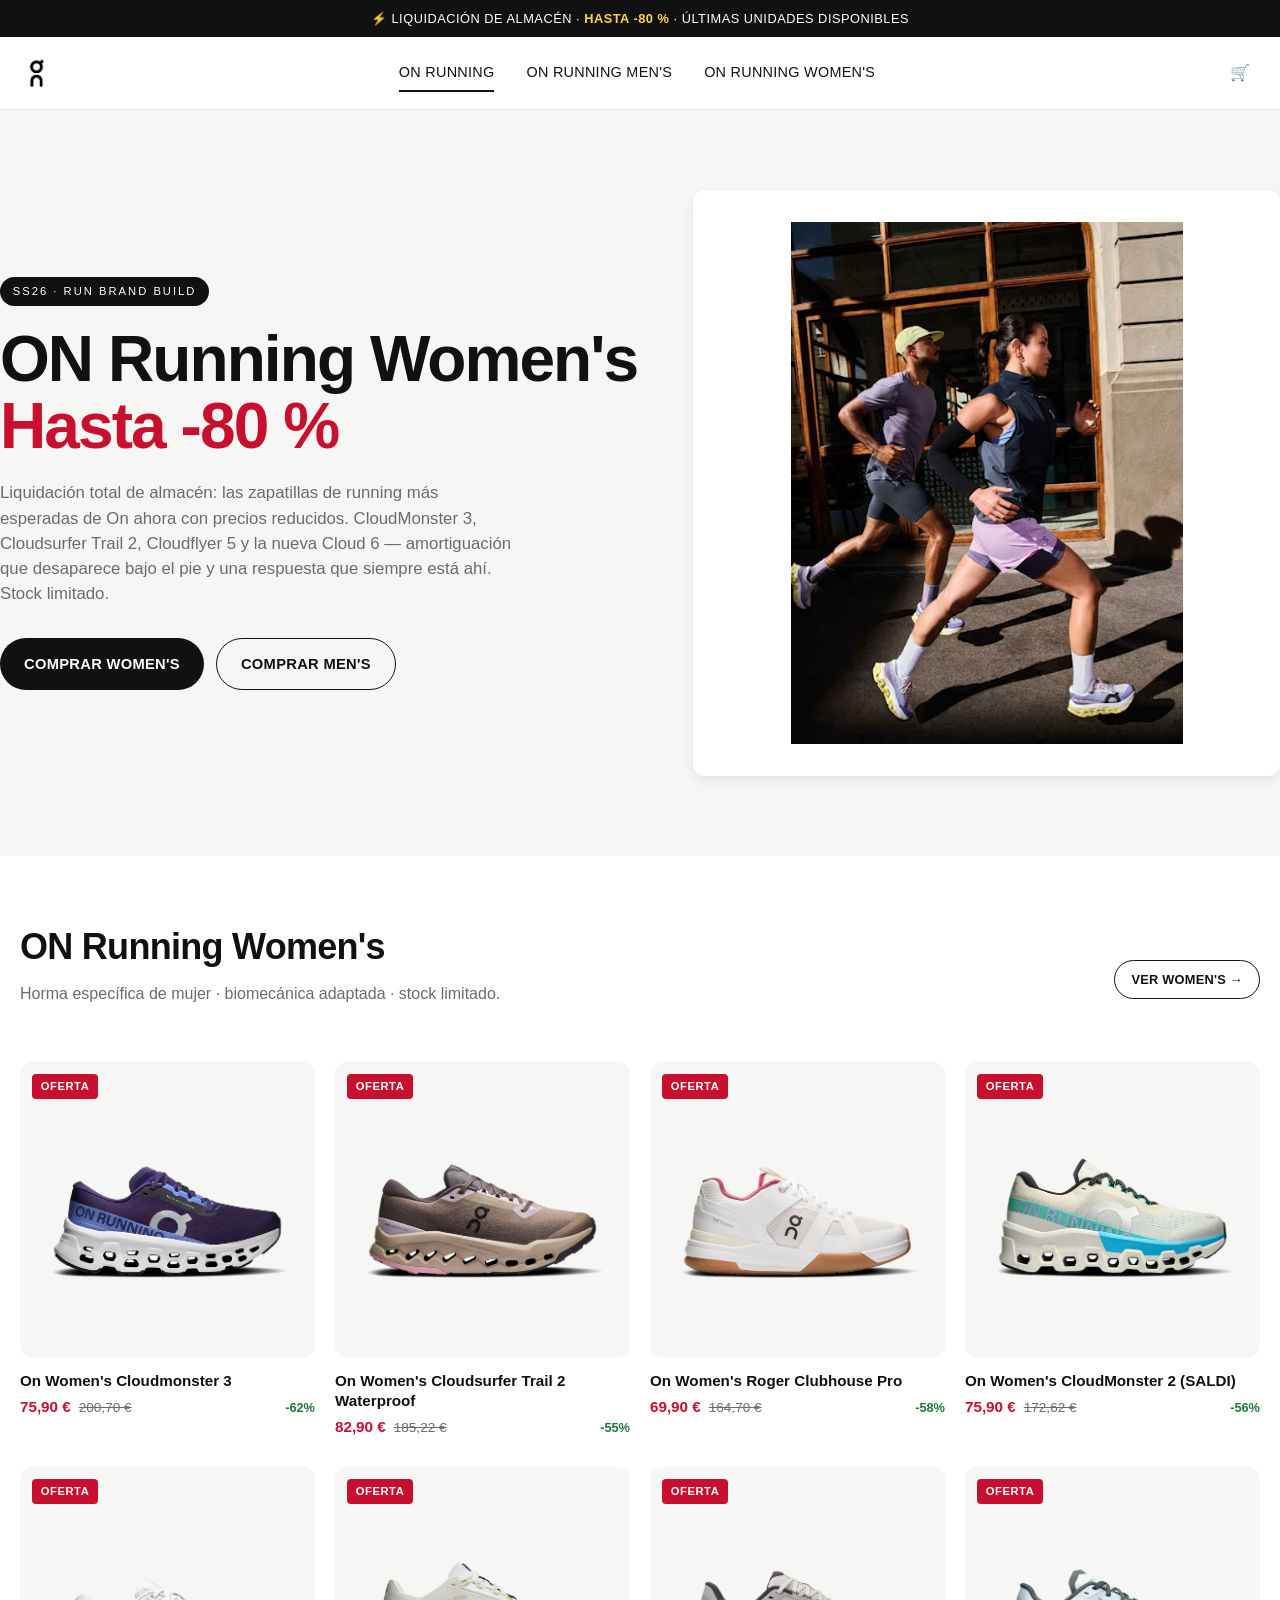
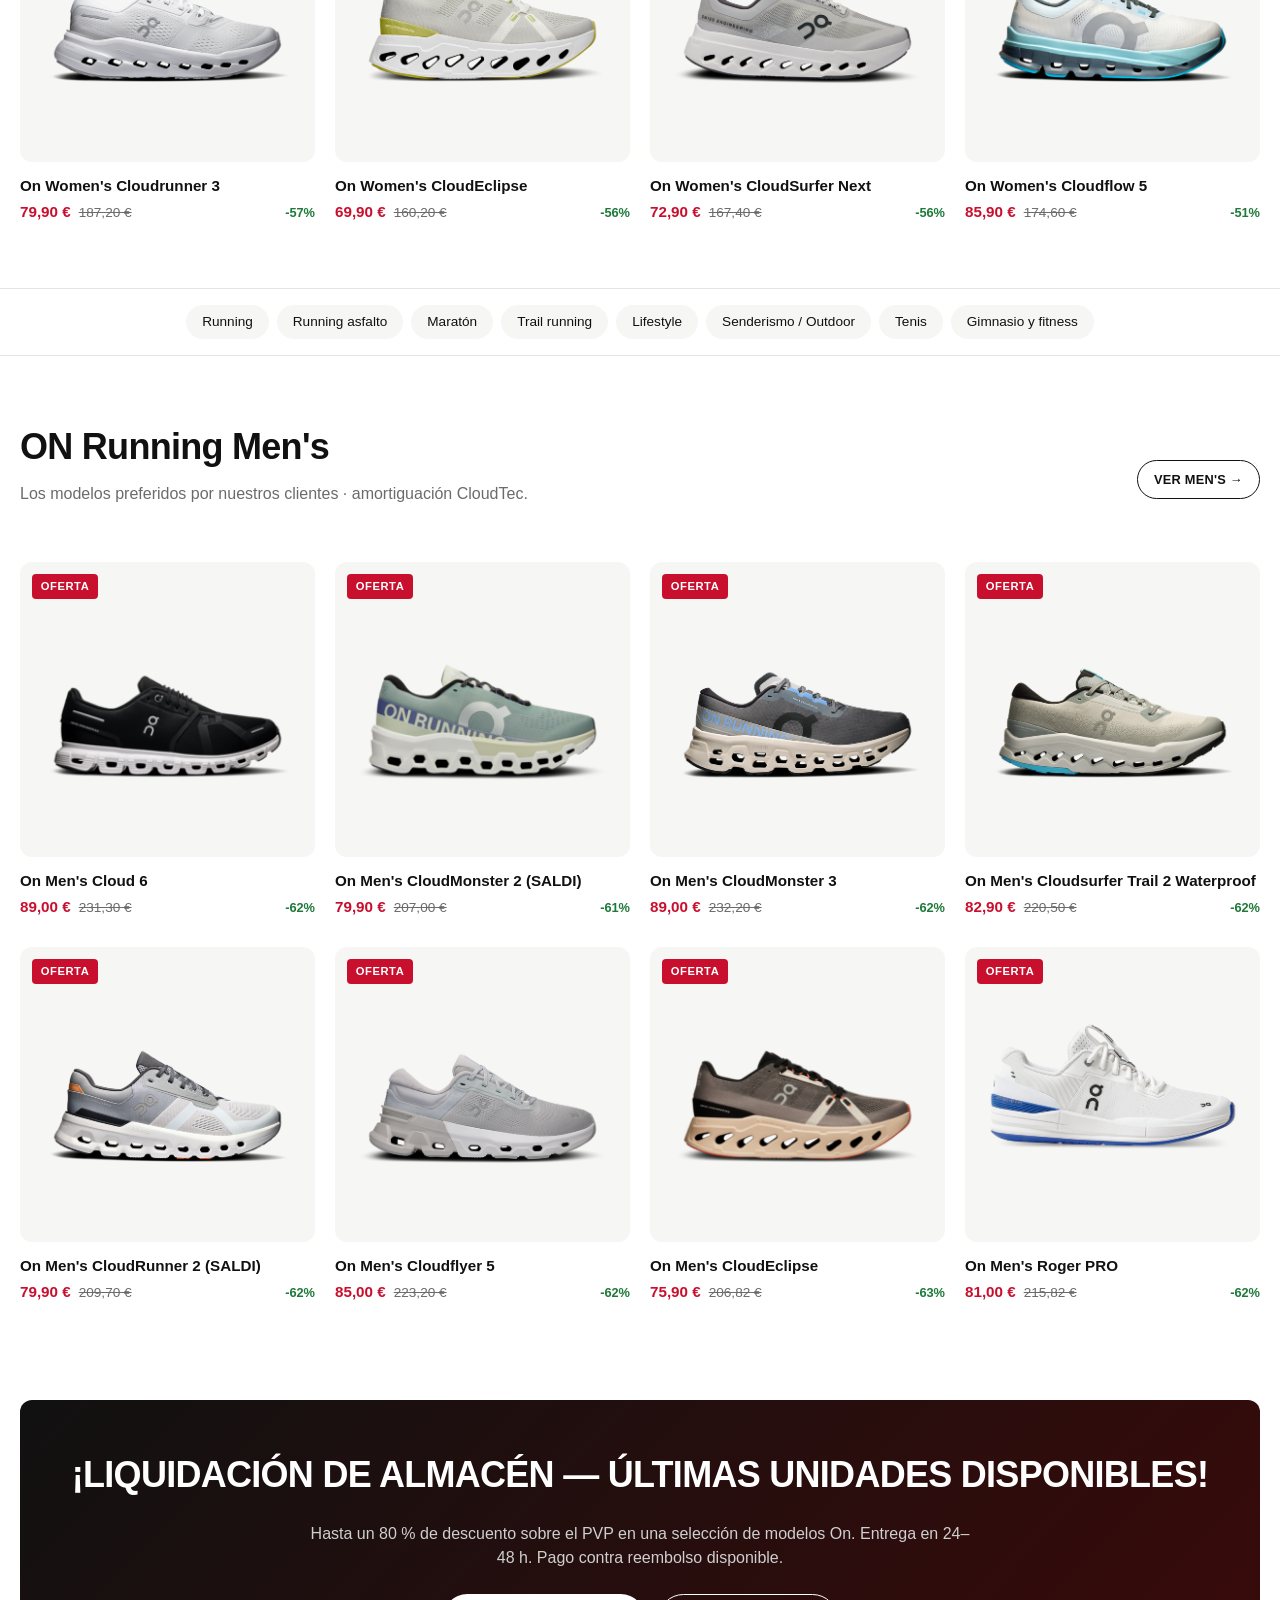
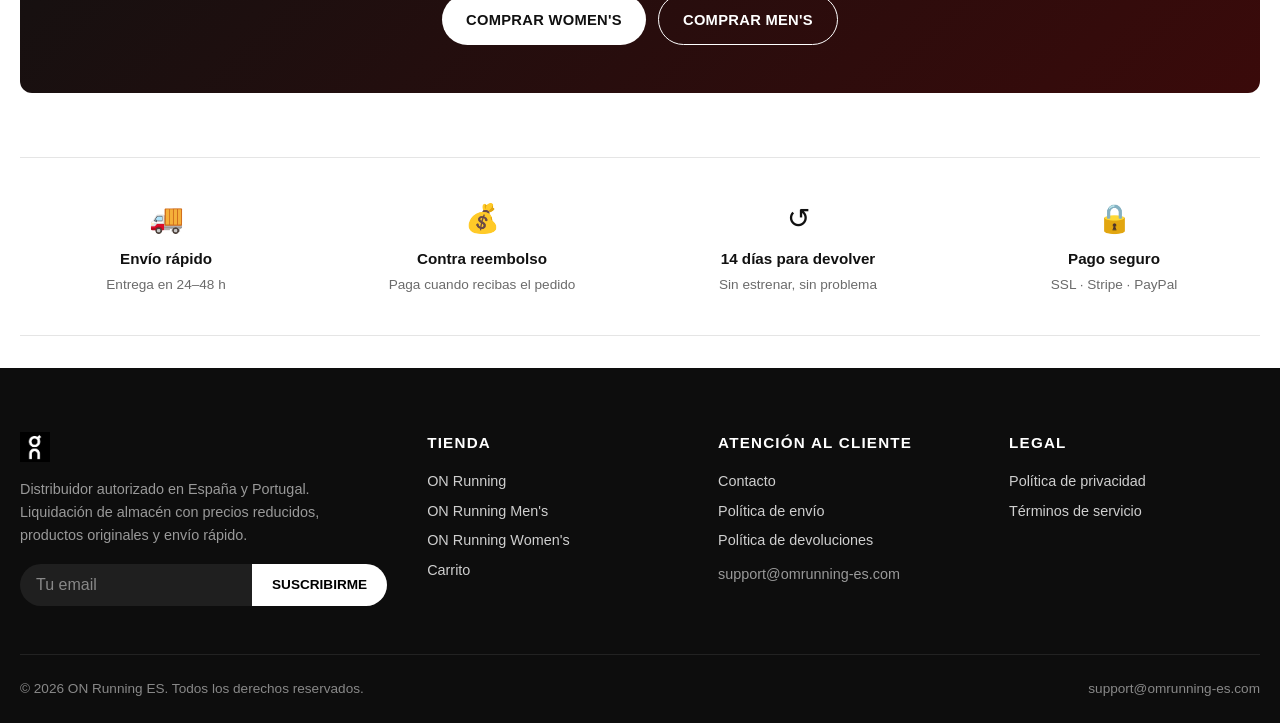
==== commit 7f89e3ab: "Alinear contenido y navegación con omrunning-es.com - Nombres de producto en formato "On Men's/Women" ====
--- a/index.html
+++ b/index.html
@@ -4,12 +4,12 @@
     <meta charset="utf-8" />
     <meta name="viewport" content="width=device-width, initial-scale=1" />
     <title>ON Running ES — Zapatillas de running con descuento</title>
-    <meta name="description" content="Liquidación de almacén con descuentos de hasta el 65 %. Envío gratis a partir de 60 €. Pago contra reembolso. Entrega en 24–48 h." />
+    <meta name="description" content="Liquidación total de almacén — hasta un 80% de descuento en zapatillas ON. Envío rápido en 24–48 h. Pago contra reembolso disponible." />
     <link rel="icon" href="assets/images/logo.png" />
     <link rel="stylesheet" href="assets/css/style.css" />
   </head>
   <body>
-    <div class="topbar">⚡ Liquidación de almacén · <strong>hasta -65 %</strong> · Envío gratis +60 €</div>
+    <div class="topbar">⚡ LIQUIDACIÓN DE ALMACÉN · <strong>HASTA -80 %</strong> · ÚLTIMAS UNIDADES DISPONIBLES</div>
 
     <header class="site-header">
       <div class="container">
@@ -17,10 +17,9 @@
           <img src="assets/images/logo.png" alt="ON Running ES" style="height:34px" />
         </a>
         <nav class="main-nav">
-          <a href="index.html">Inicio</a>
-          <a href="men.html">Hombre</a>
-          <a href="women.html">Mujer</a>
-          <a href="pages/contact.html">Contacto</a>
+          <a href="index.html">ON Running</a>
+          <a href="men.html">ON Running Men's</a>
+          <a href="women.html">ON Running Women's</a>
         </nav>
         <div class="header-actions">
           <a class="icon-btn" href="cart.html" aria-label="Carrito">
@@ -36,26 +35,41 @@
     <section class="hero">
       <div class="container hero-inner">
         <div>
-          <span class="hero-eyebrow">Liquidación SS26</span>
+          <span class="hero-eyebrow">SS26 · Run Brand Build</span>
           <h1 class="hero-title">
-            La zapatilla que se siente en cada paso.
-            <span>Hasta -65 %.</span>
+            ON Running Women's
+            <span>Hasta -80 %</span>
           </h1>
           <p class="hero-text">
-            Las zapatillas de running más esperadas, ahora con precios de liquidación.
-            CloudMonster, Cloudsurfer, Cloudflyer y la nueva Cloud 6 — amortiguación que desaparece bajo el pie
-            y una respuesta que siempre está ahí.
+            Liquidación total de almacén: las zapatillas de running más esperadas de On
+            ahora con precios reducidos. CloudMonster 3, Cloudsurfer Trail 2, Cloudflyer 5
+            y la nueva Cloud 6 — amortiguación que desaparece bajo el pie y una respuesta
+            que siempre está ahí. Stock limitado.
           </p>
           <div class="hero-actions">
-            <a class="btn" href="men.html">Comprar Hombre</a>
-            <a class="btn btn-outline" href="women.html">Comprar Mujer</a>
+            <a class="btn" href="women.html">Comprar Women's</a>
+            <a class="btn btn-outline" href="men.html">Comprar Men's</a>
           </div>
         </div>
         <div class="hero-media">
           <div class="image-frame">
-            <img src="assets/images/hero.avif" alt="CloudMonster 3 Hyper" />
-          </div>
-        </div>
+            <img src="assets/images/hero.avif" alt="CloudMonster 3" />
+          </div>
+        </div>
+      </div>
+    </section>
+
+    <!-- Women's Featured -->
+    <section class="section">
+      <div class="container">
+        <div class="flex-between" style="margin-bottom:1.5rem">
+          <div>
+            <h2 class="section-title">ON Running Women's</h2>
+            <p class="section-subtitle">Horma específica de mujer · biomecánica adaptada · stock limitado.</p>
+          </div>
+          <a href="women.html" class="btn btn-outline btn-sm">Ver Women's →</a>
+        </div>
+        <div class="product-grid" data-product-grid="women" data-limit="8"></div>
       </div>
     </section>
 
@@ -63,60 +77,46 @@
     <div class="activity-strip">
       <div class="container">
         <ul class="activity-list">
+          <li><a href="#">Running</a></li>
           <li><a href="#">Running asfalto</a></li>
           <li><a href="#">Maratón</a></li>
           <li><a href="#">Trail running</a></li>
           <li><a href="#">Lifestyle</a></li>
-          <li><a href="#">Senderismo</a></li>
+          <li><a href="#">Senderismo / Outdoor</a></li>
           <li><a href="#">Tenis</a></li>
           <li><a href="#">Gimnasio y fitness</a></li>
         </ul>
       </div>
     </div>
 
-    <!-- Featured Men's -->
+    <!-- Men's Featured -->
     <section class="section">
       <div class="container">
         <div class="flex-between" style="margin-bottom:1.5rem">
           <div>
-            <h2 class="section-title">Hombre · más vendidos</h2>
-            <p class="section-subtitle">Los modelos preferidos por nuestros clientes.</p>
-          </div>
-          <a href="men.html" class="btn btn-outline btn-sm">Ver Hombre →</a>
+            <h2 class="section-title">ON Running Men's</h2>
+            <p class="section-subtitle">Los modelos preferidos por nuestros clientes · amortiguación CloudTec.</p>
+          </div>
+          <a href="men.html" class="btn btn-outline btn-sm">Ver Men's →</a>
         </div>
         <div class="product-grid" data-product-grid="men" data-limit="8"></div>
       </div>
     </section>
 
-    <!-- Banner split -->
+    <!-- Liquidación banner -->
     <section class="section-sm">
       <div class="container">
-        <div class="banner-split">
-          <article class="banner-card" style="background:linear-gradient(135deg,#ffe8c8,#ffd34e)">
-            <h3>La nueva Cloud 6 ya está aquí.</h3>
-            <p>La sexta generación de la zapatilla más icónica. Más ligera, más suave y con mejor respuesta.</p>
-            <a class="btn" href="men.html">Ver Cloud 6</a>
-          </article>
-          <article class="banner-card" style="background:linear-gradient(135deg,#dde7f0,#9bb3c6)">
-            <h3>Lista para el trail. Resistente al agua.</h3>
-            <p>La Cloudsurfer Trail 2 Waterproof afronta lluvia, barro y descensos técnicos. Para quienes no se detienen.</p>
-            <a class="btn" href="women.html">Explorar trail</a>
-          </article>
-        </div>
-      </div>
-    </section>
-
-    <!-- Featured Women's -->
-    <section class="section">
-      <div class="container">
-        <div class="flex-between" style="margin-bottom:1.5rem">
-          <div>
-            <h2 class="section-title">Mujer · más vendidos</h2>
-            <p class="section-subtitle">Horma específica de mujer, biomecánica adaptada.</p>
-          </div>
-          <a href="women.html" class="btn btn-outline btn-sm">Ver Mujer →</a>
-        </div>
-        <div class="product-grid" data-product-grid="women" data-limit="8"></div>
+        <div class="banner-card" style="background:linear-gradient(135deg,#111,#3a0a0a);color:#fff;text-align:center;min-height:auto;padding:3rem 2rem">
+          <h3 style="color:#fff;font-size:clamp(1.5rem,3vw,2.25rem)">¡LIQUIDACIÓN DE ALMACÉN — ÚLTIMAS UNIDADES DISPONIBLES!</h3>
+          <p style="color:#cfcfcf;margin:0.75rem auto 1.5rem;max-width:42rem">
+            Hasta un 80 % de descuento sobre el PVP en una selección de modelos On.
+            Entrega en 24–48 h. Pago contra reembolso disponible.
+          </p>
+          <div style="display:flex;gap:0.75rem;justify-content:center;flex-wrap:wrap">
+            <a class="btn" href="women.html" style="background:#fff;color:#111">Comprar Women's</a>
+            <a class="btn btn-outline" href="men.html" style="border-color:#fff;color:#fff">Comprar Men's</a>
+          </div>
+        </div>
       </div>
     </section>
 
@@ -127,7 +127,7 @@
           <div class="feature">
             <div class="icon">🚚</div>
             <h4>Envío rápido</h4>
-            <p>Entrega en 24–48 h en España</p>
+            <p>Entrega en 24–48 h</p>
           </div>
           <div class="feature">
             <div class="icon">💰</div>
@@ -165,23 +165,25 @@
           <div>
             <h4>Tienda</h4>
             <ul>
-              <li><a href="men.html">Hombre</a></li>
-              <li><a href="women.html">Mujer</a></li>
+              <li><a href="index.html">ON Running</a></li>
+              <li><a href="men.html">ON Running Men's</a></li>
+              <li><a href="women.html">ON Running Women's</a></li>
               <li><a href="cart.html">Carrito</a></li>
             </ul>
           </div>
           <div>
-            <h4>Ayuda</h4>
+            <h4>Atención al cliente</h4>
             <ul>
               <li><a href="pages/contact.html">Contacto</a></li>
-              <li><a href="pages/shipping.html">Envío</a></li>
-              <li><a href="pages/refund.html">Devoluciones</a></li>
+              <li><a href="pages/shipping.html">Política de envío</a></li>
+              <li><a href="pages/refund.html">Política de devoluciones</a></li>
             </ul>
+            <p style="margin-top:0.75rem;color:#999">support@omrunning-es.com</p>
           </div>
           <div>
             <h4>Legal</h4>
             <ul>
-              <li><a href="pages/privacy.html">Privacidad</a></li>
+              <li><a href="pages/privacy.html">Política de privacidad</a></li>
               <li><a href="pages/terms.html">Términos de servicio</a></li>
             </ul>
           </div>
